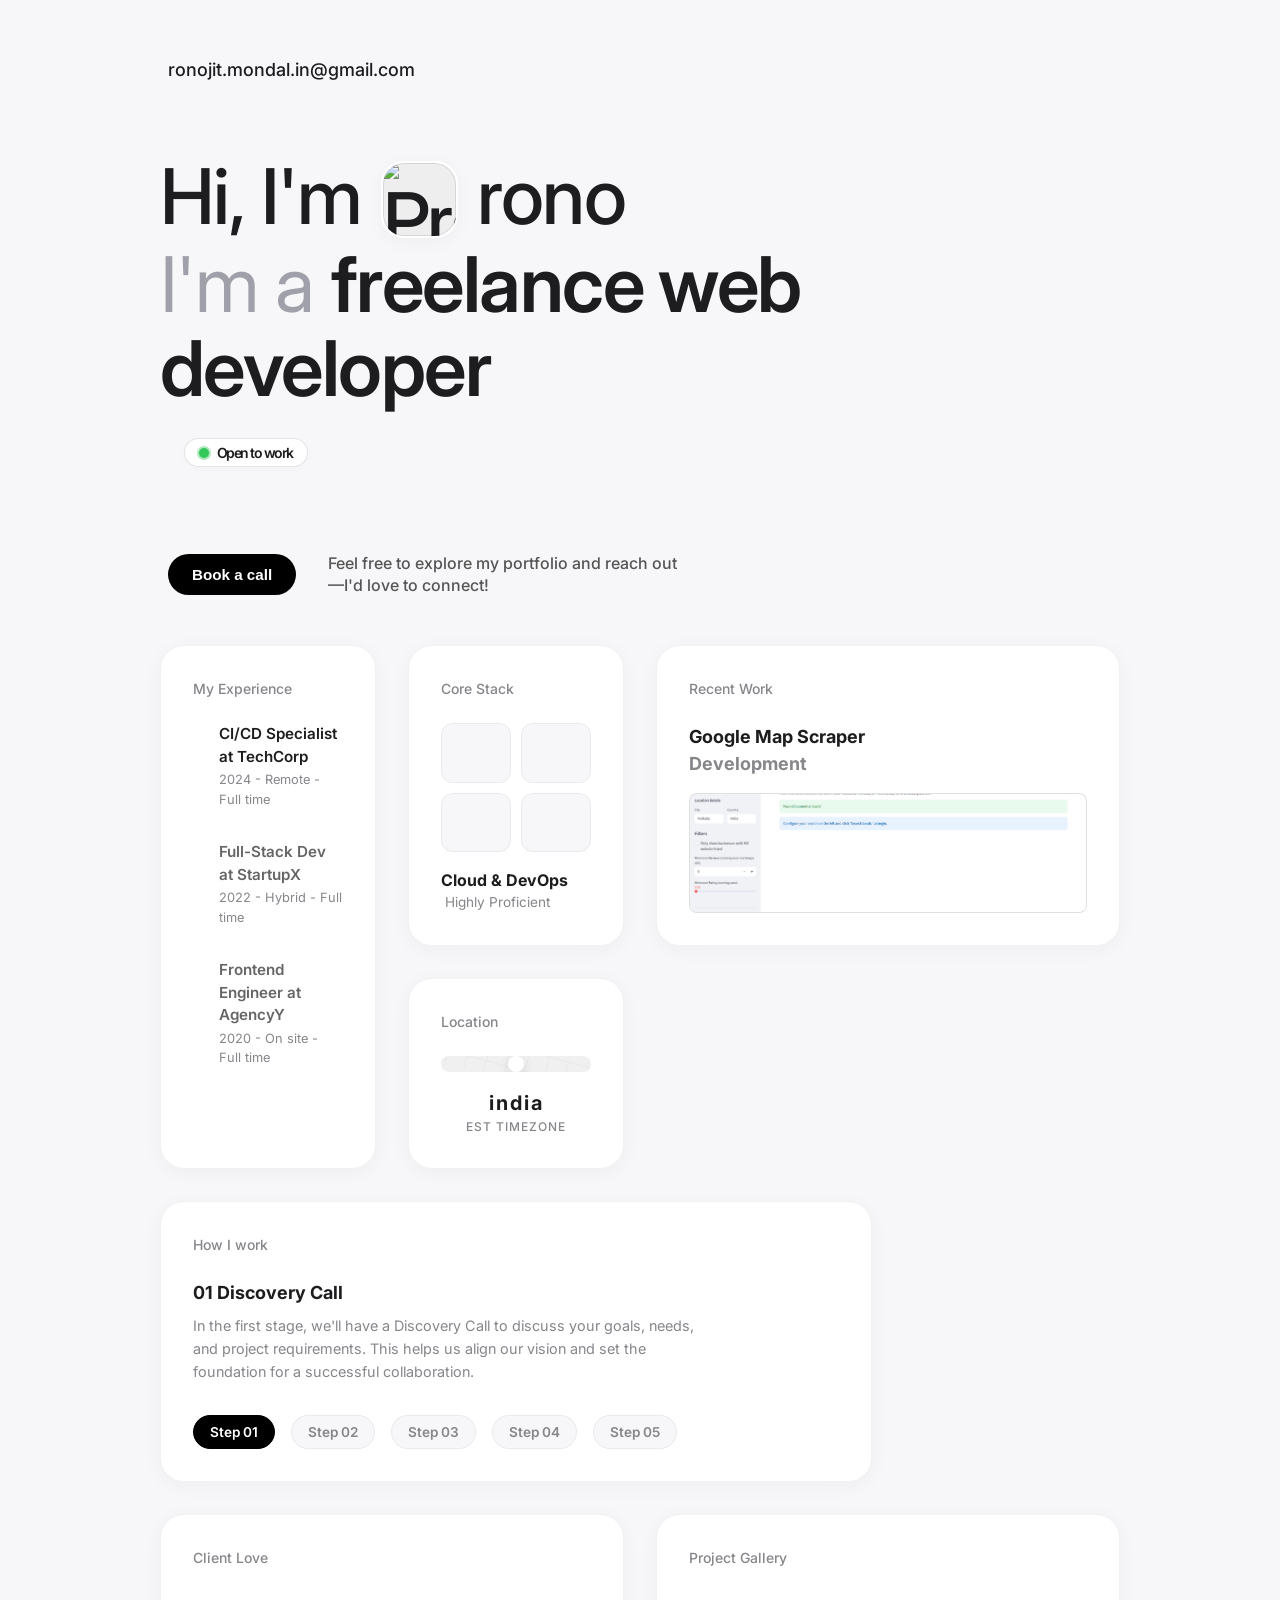
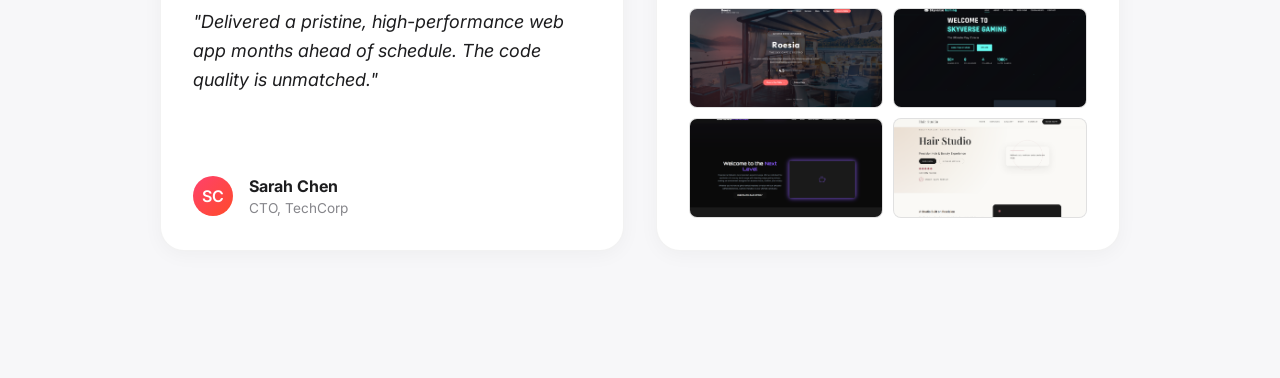
==== portfolio/index.html @ a59a1293 "Add files via upload" ====
<!DOCTYPE html>
<html lang="en">

<head>
    <meta charset="UTF-8">
    <meta name="viewport" content="width=device-width, initial-scale=1.0">
    <title>Hi, I'm rono </title>
    <!-- SEO Meta Tags -->
    <meta name="description" content="Portfolio of a Full-Stack Developer & CI/CD Specialist.">
    <!-- Google Fonts -->
    <link rel="preconnect" href="https://fonts.googleapis.com">
    <link rel="preconnect" href="https://fonts.gstatic.com" crossorigin>
    <link href="https://fonts.googleapis.com/css2?family=Inter:wght@400;500;600;700;800&display=swap" rel="stylesheet">
    <!-- Phosphor Icons for Tech Logos & UI elements -->
    <script src="https://unpkg.com/@phosphor-icons/web"></script>
    <link rel="stylesheet" href="styles.css">
</head>

<body>
    <div class="layout-wrapper">
        <header class="header">
            <div class="logo-area">
                <i class="ph-fill ph-triangle logo-icon"></i>
                <a href="mailto:ronojit.mondal.in@gmail.com" class="email-link">ronojit.mondal.in@gmail.com</a>
            </div>
        </header>

        <main class="main-content">
            <!-- Hero Section -->
            <section class="hero-section reveal">
                <h1 class="hero-text">
                    Hi, I'm
                    <div class="inline-avatar-wrapper">
                        <img src="assets/images/image_0.png" alt="Profile Avatar" class="inline-avatar">
                    </div>
                    rono
                    <br>
                    <span class="hero-role-faint">I'm a <strong class="hero-role-strong">freelance web
                            developer</strong> </span>
                    <br>
                    <span class="hero-company"></span>
                    <div class="status-pill">
                        <span class="status-dot"></span>
                        Open to work
                    </div>
                </h1>

                <div class="hero-actions">
                    <button class="btn-pill btn-dark">Book a call</button>
                    <p class="hero-subtext">Feel free to explore my portfolio and reach out<br>—I'd love to connect!</p>
                </div>
            </section>

            <!-- Bento Grid Content -->
            <section class="bento-grid">

                <!-- Card 1: Experience (Tall) -->
                <div class="bento-card card-tall reveal">
                    <h3 class="card-title text-muted">My Experience</h3>
                    <div class="timeline">
                        <div class="timeline-item active">
                            <i class="ph-fill ph-circle text-accent timeline-icon"></i>
                            <div>
                                <h4>CI/CD Specialist at TechCorp</h4>
                                <p class="text-muted">2024 - Remote - Full time</p>
                            </div>
                        </div>
                        <div class="timeline-item">
                            <i class="ph-fill ph-circle text-muted timeline-icon"></i>
                            <div>
                                <h4>Full-Stack Dev at StartupX</h4>
                                <p class="text-muted">2022 - Hybrid - Full time</p>
                            </div>
                        </div>
                        <div class="timeline-item">
                            <i class="ph-fill ph-circle text-muted timeline-icon"></i>
                            <div>
                                <h4>Frontend Engineer at AgencyY</h4>
                                <p class="text-muted">2020 - On site - Full time</p>
                            </div>
                        </div>
                        <div class="timeline-line"></div>
                    </div>
                </div>

                <!-- Card 2: Tech Stack (Square) -->
                <div class="bento-card bento-stack reveal" style="transition-delay: 100ms;">
                    <h3 class="card-title text-muted">Core Stack</h3>
                    <div class="stack-grid">
                        <div class="stack-icon-wrapper"><i class="ph ph-file-jsx"></i></div>
                        <div class="stack-icon-wrapper"><i class="ph ph-file-ts"></i></div>
                        <div class="stack-icon-wrapper"><i class="ph ph-database"></i></div>
                        <div class="stack-icon-wrapper"><i class="ph ph-cube"></i></div>
                    </div>
                    <div class="stack-footer">
                        <h4>Cloud & DevOps</h4>
                        <p class="text-muted"><i class="ph-fill ph-play-circle text-accent"></i> Highly Proficient</p>
                    </div>
                </div>

                <!-- Card 3: Featured Project (Square) -->
                <div class="bento-card bento-project reveal" style="transition-delay: 200ms;">
                    <h3 class="card-title text-muted">Recent Work</h3>
                    <h4 class="project-headline">Google Map Scraper<br><span class="text-muted">Development</span>
                    </h4>
                    <div class="project-mockup">
                        <img src="googlemapscaper.png" alt="Google Map Scraper" class="mockup-img">
                    </div>
                </div>

                <!-- Card 4: Location Map (Square) -->
                <div class="bento-card bento-map reveal" style="transition-delay: 300ms;">
                    <h3 class="card-title text-muted">Location</h3>
                    <div class="map-container">
                        <!-- Pure CSS map representation for the minimalist look -->
                        <div class="map-grid-lines"></div>
                        <div class="map-pin"><i class="ph-fill ph-map-pin"></i></div>
                    </div>
                    <div class="map-footer">
                        <h4>india</h4>
                        <p class="text-muted">EST TIMEZONE</p>
                    </div>
                </div>

                <!-- Card 5: How I Work (Wide) -->
                <div class="bento-card card-wide reveal" style="transition-delay: 400ms;">
                    <h3 class="card-title text-muted">How I work</h3>

                    <div class="process-header">
                        <h4>01 Discovery Call</h4>
                        <p class="text-muted">In the first stage, we'll have a Discovery Call to discuss your goals,
                            needs, and project requirements. This helps us align our vision and set the foundation for a
                            successful collaboration.</p>
                    </div>

                    <div class="process-steps">
                        <div class="step-pill active">Step 01</div>
                        <div class="step-pill">Step 02</div>
                        <div class="step-pill">Step 03</div>
                        <div class="step-pill">Step 04</div>
                        <div class="step-pill">Step 05</div>
                    </div>
                </div>

                <!-- Card 6: Testimonials -->
                <div class="bento-card bento-testimonial reveal" style="transition-delay: 500ms;">
                    <h3 class="card-title text-muted">Client Love</h3>
                    <div class="testimonial-body">
                        <i class="ph-fill ph-quotes text-accent" style="font-size: 2rem;"></i>
                        <p class="testimonial-quote">"Delivered a pristine, high-performance web app months ahead of
                            schedule. The code quality is unmatched."</p>
                        <div class="testimonial-author">
                            <div class="author-avatar bg-gradient-1">SC</div>
                            <div class="author-info">
                                <strong>Sarah Chen</strong>
                                <span class="text-muted" style="font-size: 0.85rem;">CTO, TechCorp</span>
                            </div>
                        </div>
                    </div>
                </div>

                <!-- Card 7: Project Images Gallery -->
                <div class="bento-card bento-gallery reveal" style="transition-delay: 600ms;">
                    <h3 class="card-title text-muted">Project Gallery</h3>
                    <div class="gallery-grid">
                        <div class="gallery-item" title="Project Image 1">
                            <img src="project1.png" alt="Project 1" class="gallery-img">
                        </div>
                        <div class="gallery-item" title="Project Image 2">
                            <img src="project3.png" alt="Project 3" class="gallery-img">
                        </div>
                        <div class="gallery-item" title="Project Image 3">
                            <img src="project4.png" alt="Project 4" class="gallery-img">
                        </div>
                        <div class="gallery-item" title="Project Image 4">
                            <img src="project5.png" alt="Project 5" class="gallery-img">
                        </div>
                    </div>
                </div>

            </section>
        </main>

        <!-- Simple Footer -->
        <footer class="footer reveal" style="transition-delay: 100ms;">
            <div class="footer-content">
                <p>&copy; 2026 rono. All rights reserved.</p>
                <div class="footer-links">
                    <a href="https://linkedin.com" target="_blank" aria-label="LinkedIn"><i
                            class="ph ph-linkedin-logo"></i></a>
                    <a href="https://github.com" target="_blank" aria-label="GitHub"><i
                            class="ph ph-github-logo"></i></a>
                    <a href="mailto:hey@example.com" class="text-accent hover-underline">ronojit.mondal.in@gmail.com</a>
                </div>
            </div>
        </footer>
    </div>

    <script src="script.js"></script>
</body>

</html>
---- portfolio/styles.css ----
/* 
  Bento Box Design Theme
*/

:root {
    /* Site-Wide Variables */
    --bg-color: #f7f7f9;
    /* Light off-white background */
    --card-bg: #ffffff;
    --text-main: #1d1d1f;
    /* Soft Apple black */
    --text-muted: #86868b;
    --text-light: #f5f5f7;

    --accent-orange: #ff6b00;
    /* Matching the reference */
    --accent-green: #34c759;
    /* For the 'open to work' dot */

    --font-main: 'Inter', -apple-system, BlinkMacSystemFont, sans-serif;

    /* Spacing & Layout */
    --max-width: 960px;
    /* Constrained width for Bento */
    --spacing-xs: 0.5rem;
    --spacing-sm: 1rem;
    --spacing-md: 1.5rem;
    --spacing-lg: 2rem;
    --spacing-xl: 3rem;

    /* Radii */
    --radius-card: 24px;
    --radius-pill: 9999px;

    /* Effects */
    --shadow-card: 0 4px 20px rgba(0, 0, 0, 0.04);
    --border-subtle: 1px solid rgba(0, 0, 0, 0.05);
    --transition: all 0.3s cubic-bezier(0.25, 0.8, 0.25, 1);
}

/* Reset & Base Styles */
* {
    margin: 0;
    padding: 0;
    box-sizing: border-box;
}

body {
    font-family: var(--font-main);
    background-color: var(--bg-color);
    color: var(--text-main);
    line-height: 1.5;
    -webkit-font-smoothing: antialiased;
    padding: 2rem;
}

a {
    color: inherit;
    text-decoration: none;
}

/* Typography Utilities */
.text-accent {
    color: var(--accent-orange);
}

.text-muted {
    color: var(--text-muted);
}

/* Layout Wrapper */
.layout-wrapper {
    max-width: var(--max-width);
    margin: 0 auto;
}

/* --- HEADER --- */
.header {
    display: flex;
    justify-content: space-between;
    align-items: center;
    padding: var(--spacing-md) 0;
    margin-bottom: var(--spacing-xl);
}

.logo-area {
    display: flex;
    align-items: center;
    gap: var(--spacing-xs);
    font-weight: 500;
    font-size: 1.125rem;
}

.logo-icon {
    font-size: 1.5rem;
}

.email-link {
    transition: opacity 0.2s;
}

.email-link:hover {
    opacity: 0.7;
}

.menu-btn {
    background: var(--card-bg);
    border: var(--border-subtle);
    border-radius: 50%;
    width: 44px;
    height: 44px;
    display: flex;
    align-items: center;
    justify-content: center;
    cursor: pointer;
    font-size: 1.25rem;
    box-shadow: var(--shadow-card);
    transition: var(--transition);
}

.menu-btn:hover {
    transform: scale(1.05);
}

/* Reuseable Buttons */
.btn-pill {
    display: inline-flex;
    align-items: center;
    padding: 0.75rem 1.5rem;
    border-radius: var(--radius-pill);
    font-weight: 600;
    font-size: 0.95rem;
    cursor: pointer;
    transition: var(--transition);
    border: none;
}

.btn-dark {
    background-color: #000;
    color: #fff;
}

.btn-dark:hover {
    background-color: #222;
    transform: translateY(-2px);
}

/* Reveal Animations */
.reveal {
    opacity: 0;
    transform: translateY(20px) scale(0.98);
    transition: opacity 0.6s ease-out, transform 0.6s ease-out;
}

.reveal.visible {
    opacity: 1;
    transform: translateY(0) scale(1);
}

/* Responsive */
@media (max-width: 768px) {
    body {
        padding: 1rem;
    }
}

/* --- HERO SECTION --- */
.hero-section {
    padding: var(--spacing-xxl) 0 var(--spacing-xl) 0;
    display: flex;
    flex-direction: column;
    align-items: flex-start;
    margin-bottom: var(--spacing-xl);
}

.hero-text {
    font-size: clamp(3rem, 6vw, 5rem);
    font-weight: 500;
    /* Matching reference: standard weight for greeting */
    line-height: 1.1;
    letter-spacing: -0.02em;
    color: var(--text-main);
    position: relative;
    margin-bottom: var(--spacing-lg);
}

/* Inline Avatar Magic */
.inline-avatar-wrapper {
    display: inline-block;
    width: clamp(3.5rem, 6vw, 5.5rem);
    height: clamp(3.5rem, 6vw, 5.5rem);
    vertical-align: middle;
    border-radius: 30%;
    /* Soft squircle */
    overflow: hidden;
    margin: 0 0.2rem;
    transform: translateY(-5px);
    /* Fine-tune vertical alignment with text */
    box-shadow: var(--shadow-card);
    border: 2px solid white;
    /* Adds pop */
    position: relative;
}

.inline-avatar {
    width: 100%;
    height: 100%;
    object-fit: cover;
    object-position: center 20%;
    background: #eee;
}

/* Add a subtle glow/shadow behind avatar like the reference */
.inline-avatar-wrapper::after {
    content: '';
    position: absolute;
    top: 0;
    left: 0;
    right: 0;
    bottom: 0;
    box-shadow: inset 0 0 0 1px rgba(0, 0, 0, 0.1);
    border-radius: 30%;
    pointer-events: none;
}

.hero-role-faint {
    color: #a0a0aa;
    /* Very light faint grey for "I'm a" */
    font-weight: 400;
}

.hero-role-strong {
    color: var(--text-main);
    /* Black for Role */
    font-weight: 600;
}

.hero-company {
    color: var(--accent-orange);
    font-weight: 600;
}

/* Status Pill */
.status-pill {
    display: inline-flex;
    align-items: center;
    gap: 8px;
    padding: 6px 14px;
    background: var(--card-bg);
    border: 1px solid rgba(0, 0, 0, 0.1);
    border-radius: var(--radius-pill);
    font-size: 0.875rem;
    font-weight: 600;
    color: var(--text-main);
    margin-left: var(--spacing-md);
    box-shadow: 0 2px 8px rgba(0, 0, 0, 0.02);
    vertical-align: middle;
    transform: translateY(-8px);
}

.status-dot {
    width: 10px;
    height: 10px;
    background-color: var(--accent-green);
    border-radius: 50%;
    display: inline-block;
    position: relative;
}

.status-dot::after {
    content: '';
    position: absolute;
    top: -2px;
    left: -2px;
    right: -2px;
    bottom: -2px;
    border-radius: 50%;
    background-color: var(--accent-green);
    opacity: 0.4;
    animation: pulse 2s infinite;
}

@keyframes pulse {
    0% {
        transform: scale(1);
        opacity: 0.4;
    }

    70% {
        transform: scale(1.6);
        opacity: 0;
    }

    100% {
        transform: scale(1);
        opacity: 0;
    }
}

/* Hero Actions */
.hero-actions {
    display: flex;
    align-items: center;
    gap: var(--spacing-lg);
    margin-top: var(--spacing-md);
    padding-left: 0.5rem;
    /* Slight optical alignment */
}

.hero-subtext {
    font-size: 1rem;
    color: #555;
    font-weight: 500;
    line-height: 1.4;
}

/* Responsive */
@media (max-width: 768px) {
    body {
        padding: 1rem;
    }

    .hero-text {
        font-size: 2.5rem;
    }

    .status-pill {
        display: block;
        /* Move to new line on mobile */
        margin-left: 0;
        margin-top: var(--spacing-sm);
        width: max-content;
        transform: none;
    }

    .hero-actions {
        flex-direction: column;
        align-items: flex-start;
        gap: var(--spacing-sm);
    }
}

/* --- BENTO GRID --- */
.bento-grid {
    display: grid;
    grid-template-columns: repeat(4, 1fr);
    grid-auto-rows: minmap(250px, auto);
    gap: var(--spacing-lg);
    margin-bottom: var(--spacing-xxl);
}

.bento-card {
    background: var(--card-bg);
    border-radius: var(--radius-card);
    padding: var(--spacing-lg);
    box-shadow: var(--shadow-card);
    border: var(--border-subtle);
    display: flex;
    flex-direction: column;
    position: relative;
    overflow: hidden;
    transition: transform 0.3s ease, box-shadow 0.3s ease;
}

.bento-card:hover {
    transform: translateY(-4px);
    box-shadow: 0 10px 30px rgba(0, 0, 0, 0.06);
}

.card-title {
    font-size: 0.875rem;
    font-weight: 500;
    margin-bottom: var(--spacing-md);
    color: var(--text-muted);
}

/* Specific Card Layouts */
.card-tall {
    grid-column: span 1;
    grid-row: span 2;
}

.bento-stack {
    grid-column: span 1;
    grid-row: span 1;
    justify-content: space-between;
}

.bento-project {
    grid-column: span 2;
    grid-row: span 1;
}

.bento-map {
    grid-column: span 1;
    grid-row: span 1;
}

.card-wide {
    grid-column: span 3;
    grid-row: span 1;
}

/* Card: Timeline (Experience) */
.timeline {
    position: relative;
    flex-grow: 1;
    display: flex;
    flex-direction: column;
    gap: var(--spacing-lg);
    padding-left: 10px;
}

.timeline-line {
    position: absolute;
    left: 14px;
    /* Align with center of icon */
    top: 10px;
    bottom: 0px;
    width: 2px;
    background: var(--border-subtle);
    z-index: 0;
}

.timeline-item {
    position: relative;
    z-index: 1;
    margin-left: 1rem;
    transition: transform 0.3s ease;
}

.timeline-item:hover {
    transform: translateX(5px);
}

.timeline-icon {
    position: absolute;
    left: -28px;
    /* Pull icon left to align over line */
    top: 4px;
    background: var(--card-bg);
    /* Block out the line behind the icon */
}

.timeline-item h4 {
    font-size: 0.95rem;
    font-weight: 600;
    margin-bottom: 2px;
}

.timeline-item p {
    font-size: 0.8rem;
}

.timeline-item.active h4 {
    color: var(--text-main);
}

.timeline-item:not(.active) h4 {
    color: #666;
}

/* Card: Tech Stack */
.stack-grid {
    display: grid;
    grid-template-columns: 1fr 1fr;
    gap: 10px;
    flex-grow: 1;
    margin-bottom: var(--spacing-sm);
}

.stack-icon-wrapper {
    background: #f7f7f9;
    border-radius: 12px;
    display: flex;
    align-items: center;
    justify-content: center;
    font-size: 2.5rem;
    color: var(--text-main);
    border: var(--border-subtle);
    transition: transform 0.3s cubic-bezier(0.175, 0.885, 0.32, 1.275), color 0.3s ease, background 0.3s ease;
}

.stack-icon-wrapper:hover {
    transform: translateY(-5px) scale(1.1);
    color: var(--accent-orange);
    background: #fff;
    box-shadow: 0 4px 12px rgba(0,0,0,0.05);
}

.stack-footer h4 {
    font-size: 1rem;
}

.stack-footer p {
    font-size: 0.85rem;
    display: flex;
    align-items: center;
    gap: 4px;
}

/* Card: Featured Project */
.project-headline {
    font-size: 1.125rem;
    margin-bottom: var(--spacing-sm);
}

.project-mockup {
    background: #ececec;
    border-radius: 8px;
    height: 120px;
    width: 100%;
    margin-top: auto;
    border: var(--border-subtle);
    overflow: hidden;
    position: relative;
}

.mockup-img {
    width: 100%;
    height: 100%;
    object-fit: cover;
    transition: transform 0.5s ease;
}

.bento-project:hover .mockup-img {
    transform: scale(1.05);
}

.placeholder-bg-1 {
    background: linear-gradient(135deg, #fcebb6 0%, #f09819 100%);
    width: 100%;
    height: 100%;
    border-radius: 8px;
}

/* Card: Location Map */
.map-container {
    background: #f0f0f0;
    border-radius: 12px;
    flex-grow: 1;
    margin-bottom: var(--spacing-sm);
    position: relative;
    display: flex;
    align-items: center;
    justify-content: center;
    overflow: hidden;
}

.map-grid-lines {
    position: absolute;
    width: 200%;
    height: 200%;
    background-image: linear-gradient(#e5e5e5 1px, transparent 1px), linear-gradient(90deg, #e5e5e5 1px, transparent 1px);
    background-size: 20px 20px;
    opacity: 0.7;
    transform: rotate(15deg);
}

.map-pin {
    font-size: 2rem;
    color: var(--text-main);
    background: white;
    border-radius: 50%;
    padding: 8px;
    box-shadow: 0 4px 12px rgba(0, 0, 0, 0.1);
    position: relative;
    z-index: 1;
}

.map-footer {
    text-align: center;
}

.map-footer h4 {
    font-size: 1.25rem;
    letter-spacing: 2px;
}

.map-footer p {
    font-size: 0.75rem;
    font-weight: 500;
    letter-spacing: 1px;
}

/* Card: How I work */
.process-header {
    margin-bottom: var(--spacing-lg);
    max-width: 80%;
}

.process-header h4 {
    font-size: 1.125rem;
    margin-bottom: 0.5rem;
}

.process-header p {
    font-size: 0.9rem;
    line-height: 1.6;
}

.process-steps {
    display: flex;
    gap: var(--spacing-sm);
    margin-top: auto;
}

.step-pill {
    padding: 6px 16px;
    border-radius: var(--radius-pill);
    font-size: 0.85rem;
    font-weight: 600;
    color: var(--text-muted);
    background: var(--bg-color);
    border: var(--border-subtle);
}

.step-pill.active {
    background: #000;
    color: #fff;
    border-color: #000;
}

/* Card: Testimonial */
.bento-testimonial {
    grid-column: span 2;
    grid-row: span 1;
    display: flex;
    flex-direction: column;
}

.testimonial-body {
    flex-grow: 1;
    display: flex;
    flex-direction: column;
    justify-content: center;
}

.testimonial-quote {
    font-size: 1.125rem;
    font-style: italic;
    margin: var(--spacing-sm) 0 var(--spacing-md) 0;
    line-height: 1.6;
}

.testimonial-author {
    display: flex;
    align-items: center;
    gap: var(--spacing-sm);
    margin-top: auto;
}

.author-avatar {
    width: 40px;
    height: 40px;
    border-radius: 50%;
    display: flex;
    align-items: center;
    justify-content: center;
    color: white;
    font-weight: 600;
}

.bg-gradient-1 {
    background: linear-gradient(135deg, #FF416C 0%, #FF4B2B 100%);
}

.author-info {
    display: flex;
    flex-direction: column;
}

/* Card: Project Gallery */
.bento-gallery {
    grid-column: span 2;
    grid-row: span 1;
    display: flex;
    flex-direction: column;
}

.gallery-grid {
    display: grid;
    grid-template-columns: 1fr 1fr;
    grid-template-rows: 1fr 1fr;
    gap: 10px;
    flex-grow: 1;
    margin-top: var(--spacing-sm);
}

.gallery-item {
    border-radius: 8px;
    background-color: #ececec;
    border: var(--border-subtle);
    overflow: hidden;
    position: relative;
    width: 100%;
    height: 100px;
}

.gallery-img {
    width: 100%;
    height: 100%;
    object-fit: cover;
    transition: transform 0.4s ease;
}

.gallery-item:hover .gallery-img {
    transform: scale(1.1);
}

.placeholder-bg-2 {
    background: linear-gradient(135deg, #11998e 0%, #38ef7d 100%);
}

.placeholder-bg-3 {
    background: linear-gradient(135deg, #8E2DE2 0%, #4A00E0 100%);
}

.placeholder-bg-4 {
    background: linear-gradient(135deg, #4b1248 0%, #F0C27B 100%);
}

.placeholder-bg-5 {
    background: linear-gradient(135deg, #1A2980 0%, #26D0CE 100%);
}

/* Grid Responsive Rules */
@media (max-width: 992px) {
    .bento-grid {
        grid-template-columns: repeat(2, 1fr);
    }

    .card-wide,
    .bento-testimonial,
    .bento-gallery {
        grid-column: span 2;
    }

    .bento-project {
        grid-column: span 1;
    }
}

@media (max-width: 650px) {
    .bento-grid {
        grid-template-columns: 1fr;
    }

    .card-tall,
    .bento-stack,
    .bento-project,
    .bento-map,
    .card-wide,
    .bento-testimonial,
    .bento-gallery {
        grid-column: span 1;
    }

    .process-steps {
        flex-wrap: wrap;
    }
}

/* --- FOOTER --- */
.footer {
    border-top: var(--border-subtle);
    padding: var(--spacing-lg) 0;
    margin-top: var(--spacing-xxl);
}

.footer-content {
    display: flex;
    justify-content: space-between;
    align-items: center;
    color: var(--text-muted);
    font-size: 0.875rem;
}

.footer-links {
    display: flex;
    align-items: center;
    gap: var(--spacing-md);
    font-size: 1.25rem;
}

.footer-links a {
    transition: color var(--transition), transform 0.3s ease;
    display: inline-block;
}

.footer-links a:hover {
    color: var(--text-main);
    transform: translateY(-3px) scale(1.1);
}

.hover-underline:hover {
    text-decoration: underline;
}

@media (max-width: 600px) {
    .footer-content {
        flex-direction: column;
        gap: var(--spacing-md);
        text-align: center;
    }
}
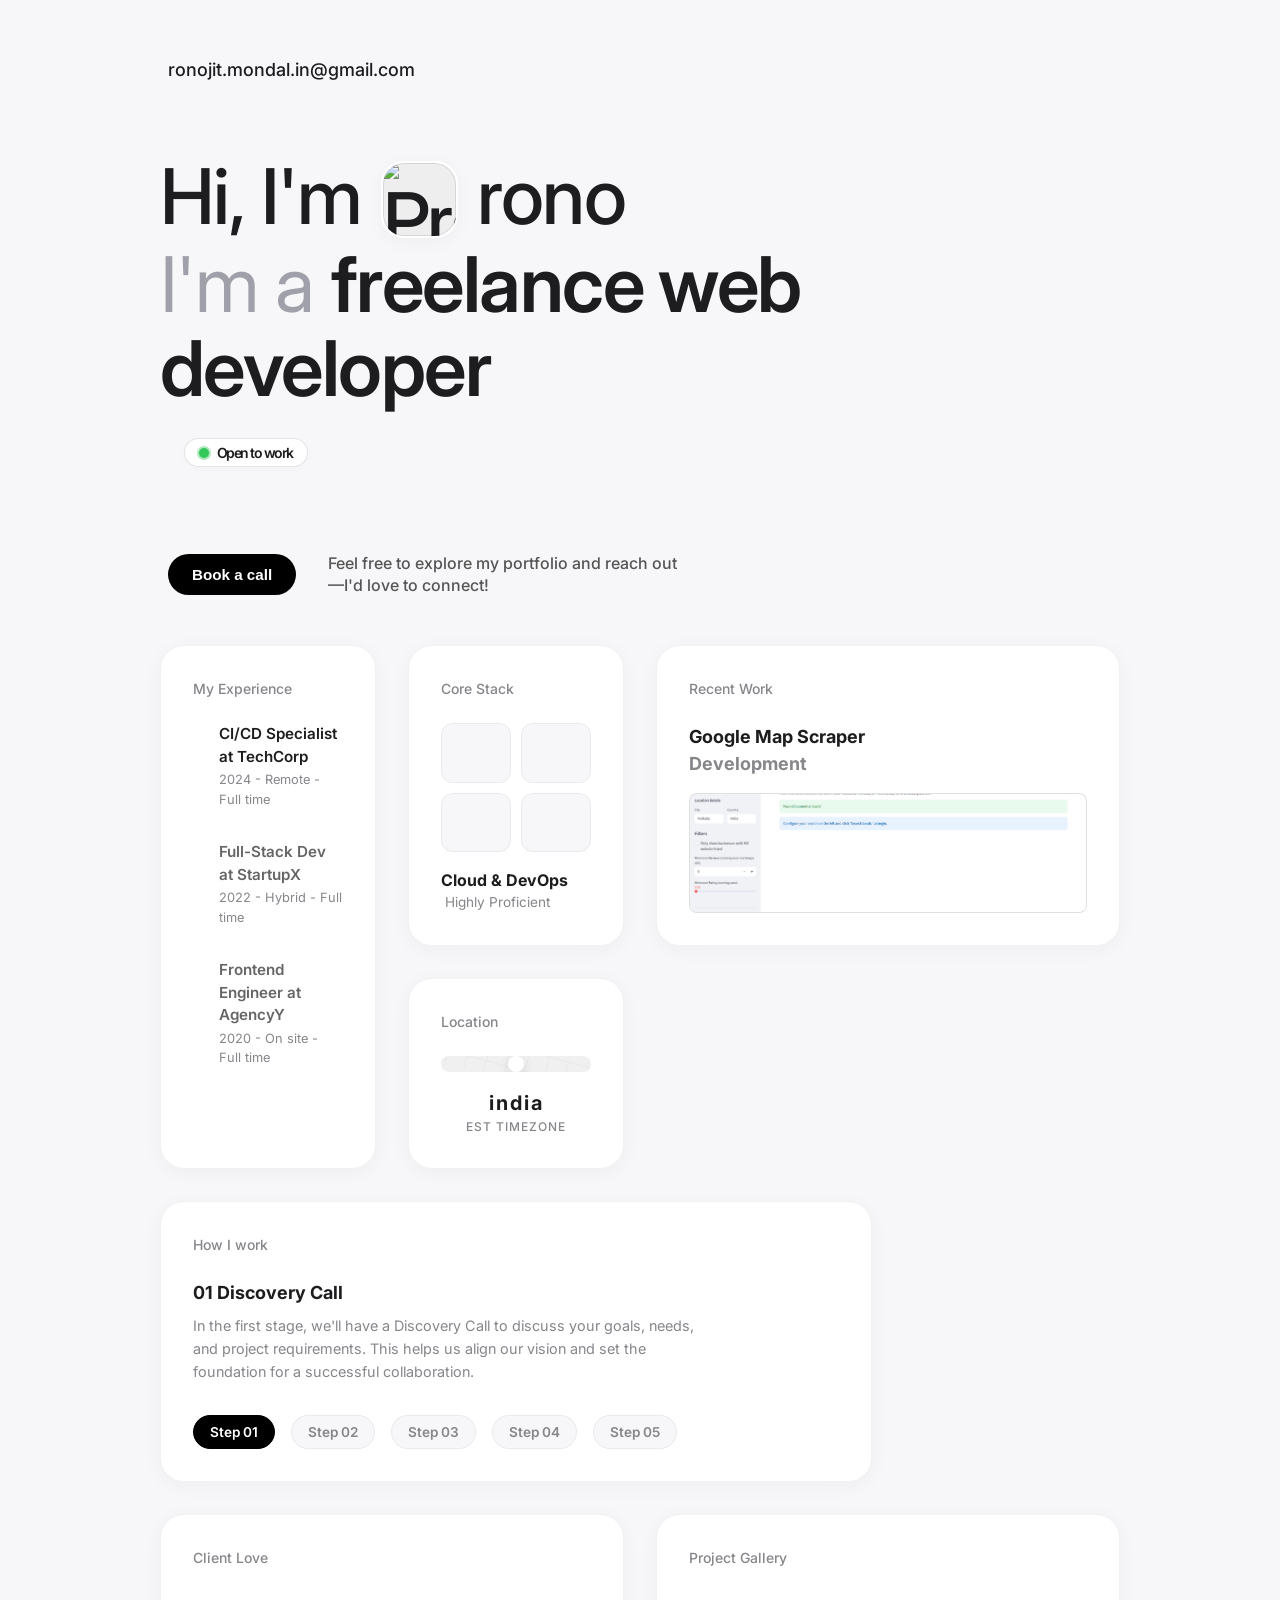
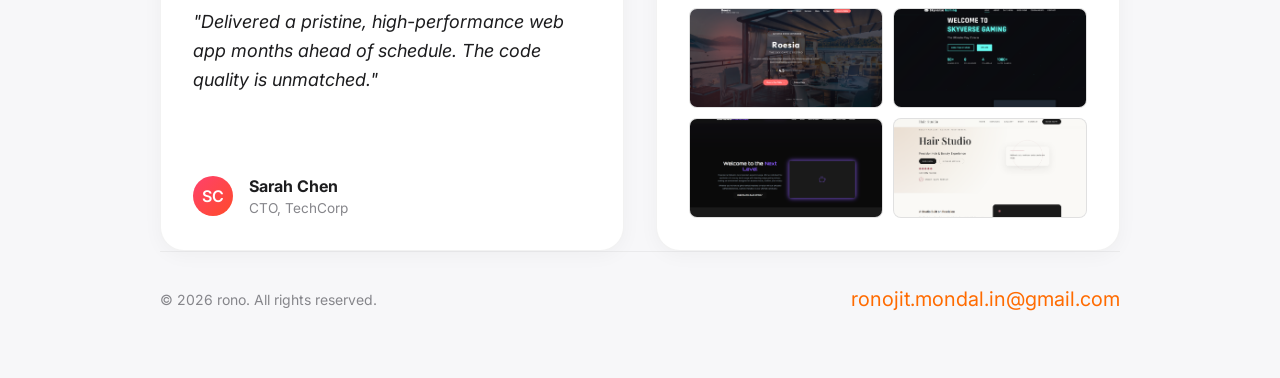
==== commit a110c6da: "Update index.html" ====
--- a/portfolio/index.html
+++ b/portfolio/index.html
@@ -188,7 +188,7 @@
                 <div class="footer-links">
                     <a href="https://linkedin.com" target="_blank" aria-label="LinkedIn"><i
                             class="ph ph-linkedin-logo"></i></a>
-                    <a href="https://github.com" target="_blank" aria-label="GitHub"><i
+                    <a href="https://github.com/ronojitmondalin-freelancer" target="_blank" aria-label="GitHub"><i
                             class="ph ph-github-logo"></i></a>
                     <a href="mailto:hey@example.com" class="text-accent hover-underline">ronojit.mondal.in@gmail.com</a>
                 </div>
@@ -199,4 +199,5 @@
     <script src="script.js"></script>
 </body>
 
-</html>+
+</html>
